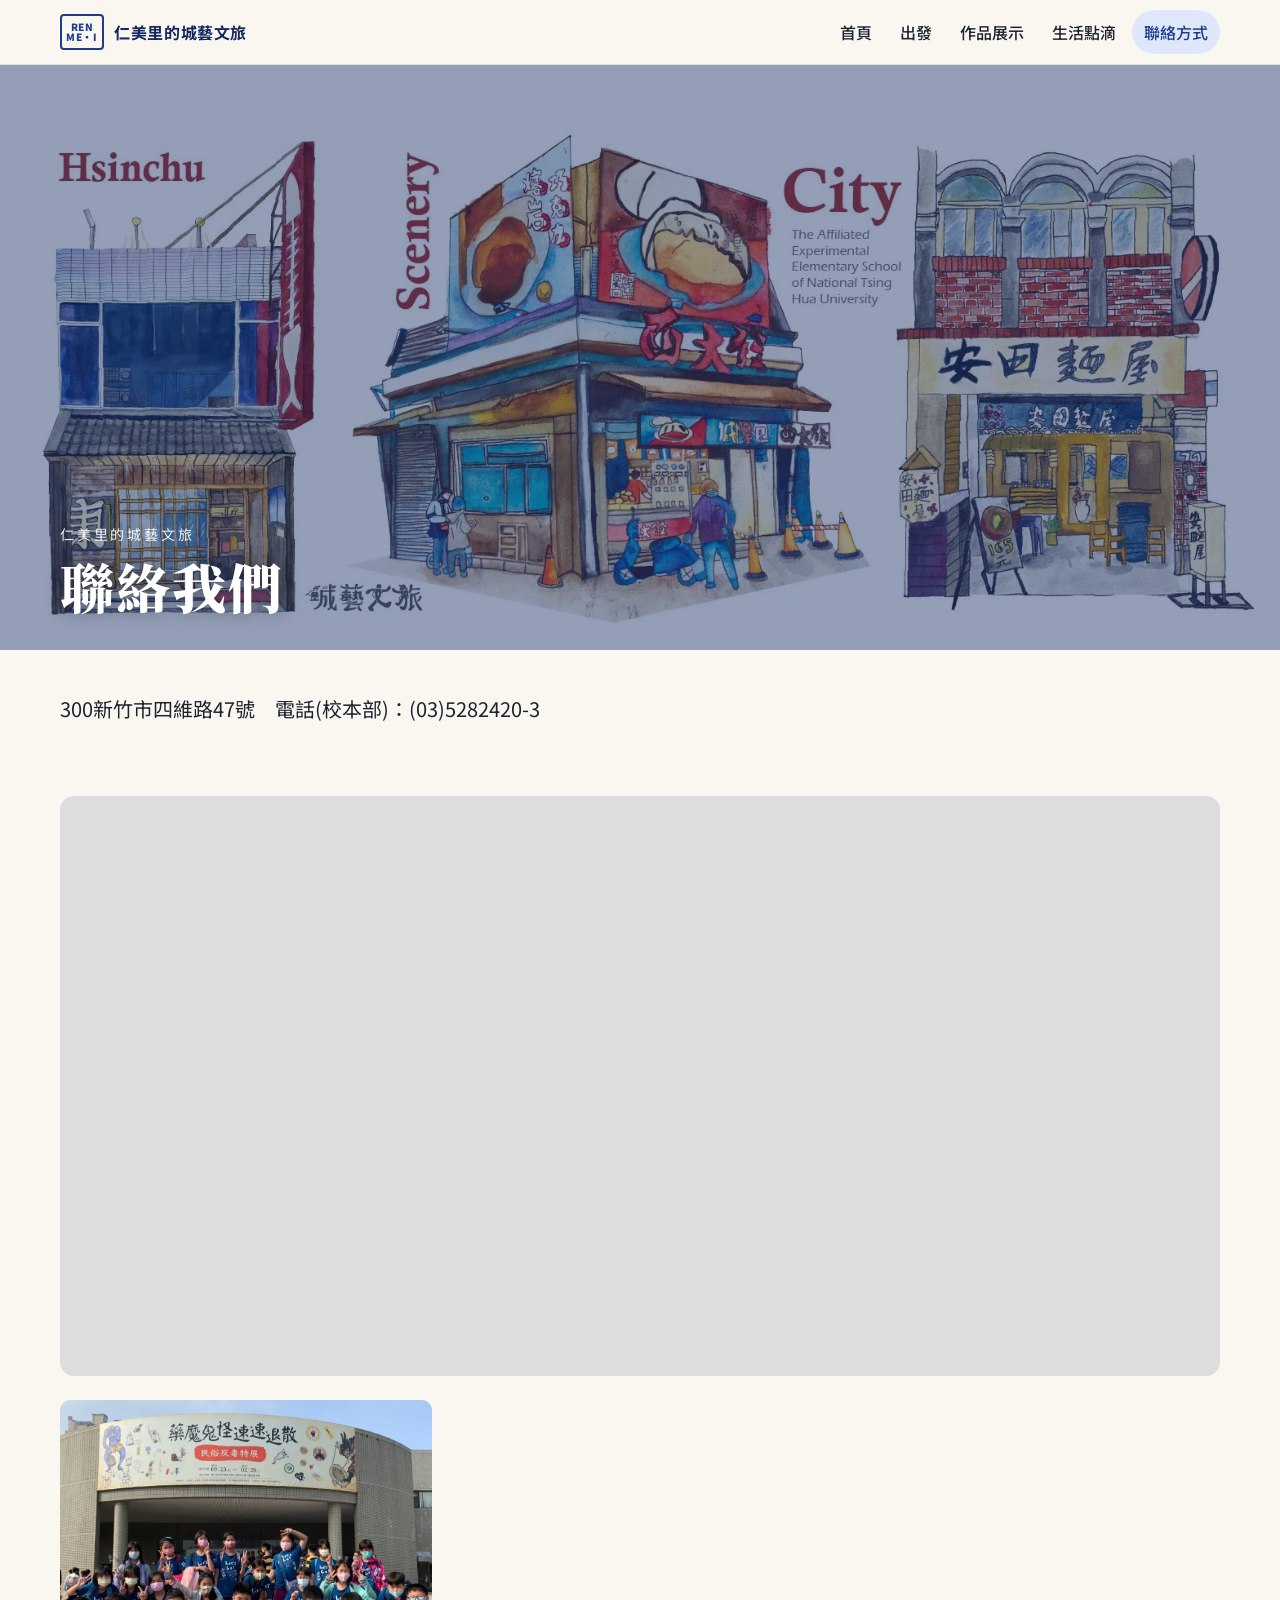
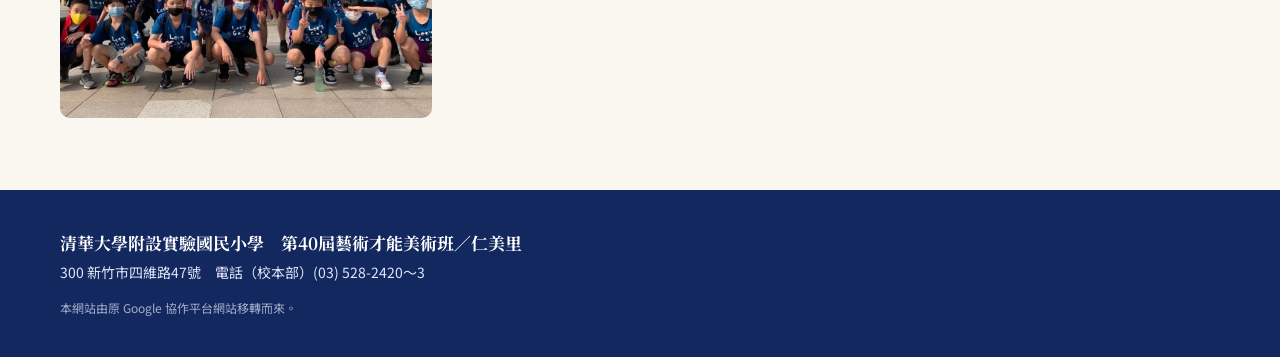
==== contact.html @ 0c2aa7fb "Initial commit" ====
<!doctype html>
<html lang="zh-Hant-TW">
<head>
<meta charset="utf-8">
<meta name="viewport" content="width=device-width, initial-scale=1">
<title>聯絡方式｜仁美里的城藝文旅</title>
<meta name="description" content="清華附小第40屆藝術才能美術班「仁美里」畢業美展《城藝文旅》——22位小小藝術家的城市、藝術與文化之旅。">
<meta property="og:title" content="聯絡方式｜仁美里的城藝文旅">
<meta property="og:description" content="清華附小第40屆藝術才能美術班「仁美里」畢業美展《城藝文旅》——22位小小藝術家的城市、藝術與文化之旅。">
<meta property="og:image" content="img/272.webp">
<link rel="icon" href="assets/favicon.svg" type="image/svg+xml">
<link rel="preconnect" href="https://fonts.googleapis.com"><link rel="preconnect" href="https://fonts.gstatic.com" crossorigin>
<link href="https://fonts.googleapis.com/css2?family=Noto+Sans+TC:wght@400;500;700&family=Noto+Serif+TC:wght@600;900&display=swap" rel="stylesheet">
<link rel="stylesheet" href="assets/style.css">
</head>
<body class="page-contact">
<a class="skip" href="#main">跳到主要內容</a>
<div class="topbar"><div class="wrap bar">
<a class="brand" href="index.html"><span class="ticket">REN<br>ME·I</span><span>仁美里的城藝文旅</span></a>
<button class="menu-btn" type="button" aria-expanded="false" aria-controls="nav">選單</button>
<nav id="nav" aria-label="主要導覽"><ul><li><a href="index.html">首頁</a></li><li><a href="depart.html">出發</a></li><li class="has-sub"><a href="works.html">作品展示</a><ul class="sub"><li><a href="works-ecological.html">Ecological Contrast 明信片</a></li><li><a href="works-egypt.html">Mysterious Egypt 明信片</a></li><li><a href="works-keychain.html">甜點系－鑰匙圈</a></li><li><a href="works-badge.html">愛在新竹－徽章</a></li><li><a href="works-mug.html">建築@新竹－馬克杯</a></li><li><a href="works-sticker.html">建築@新竹／甜點系－集合貼紙</a></li><li><a href="works-merch.html">形象周邊</a></li></ul></li><li><a href="life.html">生活點滴</a></li><li><a href="contact.html" aria-current="page">聯絡方式</a></li></ul></nav>
</div></div>
<header class="hero"><img src="img/272.webp" width="1568" height="717" alt="" class="hero-img"  decoding="async"><div class="hero-text wrap"><p class="kicker">仁美里的城藝文旅</p><h1>聯絡我們</h1></div></header>

<main id="main">
<section class="wrap block"><div class="prose"><p class="lead">300新竹市四維路47號　電話(校本部)：(03)5282420-3</p></div></section><section class="wrap block"><div class="embed map"><iframe src="https://maps.google.com/maps?hl=zh-TW&q=24.79976,120.961664&z=16&output=embed" title="地圖" loading="lazy" referrerpolicy="no-referrer-when-downgrade"></iframe></div><div class="grid cols-2"><figure><button class="zoom" type="button" aria-label="放大圖片"><img src="img/273.webp" width="999" height="852" alt="" loading="lazy" decoding="async"></button></figure></div></section>
</main>
<footer class="site-foot"><div class="wrap">
<p class="foot-name">清華大學附設實驗國民小學　第40屆藝術才能美術班／仁美里</p>
<p>300 新竹市四維路47號　電話（校本部）(03) 528-2420～3</p>
<p class="small">本網站由原 Google 協作平台網站移轉而來。</p>
</div></footer>
<div class="lightbox" hidden><button class="lb-close" type="button" aria-label="關閉">×</button><button class="lb-prev" type="button" aria-label="上一張">‹</button><img alt=""><button class="lb-next" type="button" aria-label="下一張">›</button></div>
<script src="assets/site.js" defer></script>
</body>
</html>
---- assets/style.css ----
/* 仁美里的城藝文旅 — static site */
:root{
  --navy:#1d3c8f; --navy-ink:#13285f; --sky:#dfe8fb; --paper:#faf7f1; --card:#ffffff;
  --ink:#1f2330; --muted:#5d6475; --line:#e4e0d6; --radius:14px;
  --sans:"Noto Sans TC",system-ui,-apple-system,"PingFang TC","Microsoft JhengHei",sans-serif;
  --serif:"Noto Serif TC","Songti TC",serif;
}
*{box-sizing:border-box}
html{scroll-behavior:smooth}
body{margin:0;background:var(--paper);color:var(--ink);font:16px/1.8 var(--sans);-webkit-font-smoothing:antialiased}
img{max-width:100%;height:auto;display:block}
a{color:var(--navy)}
.wrap{width:min(1160px,100% - 32px);margin-inline:auto}
.skip{position:absolute;left:-999px}.skip:focus{left:16px;top:8px;z-index:99;background:#fff;padding:6px 10px}

/* top bar */
.topbar{position:sticky;top:0;z-index:50;background:rgba(250,247,241,.92);backdrop-filter:blur(8px);border-bottom:1px solid var(--line)}
.bar{display:flex;align-items:center;gap:16px;min-height:64px}
.brand{display:flex;align-items:center;gap:10px;text-decoration:none;color:var(--navy-ink);font-weight:700;letter-spacing:.04em}
.ticket{display:inline-grid;place-items:center;width:44px;height:36px;border:2px solid var(--navy);border-radius:4px;font:900 10px/1.05 var(--sans);color:var(--navy);text-align:center;letter-spacing:.06em}
nav{margin-left:auto}
nav ul{list-style:none;margin:0;padding:0;display:flex;gap:4px}
nav a{display:block;padding:8px 12px;border-radius:999px;text-decoration:none;color:var(--ink);font-weight:500}
nav a:hover{background:var(--sky)}
nav a[aria-current]{color:var(--navy);background:var(--sky)}
.has-sub{position:relative}
.sub{display:none!important;position:absolute;top:100%;left:0;min-width:240px;flex-direction:column;background:#fff;border:1px solid var(--line);border-radius:12px;padding:6px!important;box-shadow:0 12px 30px rgba(20,30,60,.12)}
.sub a{border-radius:8px;font-weight:400}
.has-sub:hover .sub,.has-sub:focus-within .sub{display:flex!important}
.menu-btn{display:none;margin-left:auto;border:1px solid var(--line);background:#fff;border-radius:999px;padding:6px 14px;font:inherit;cursor:pointer}

/* hero */
.hero{position:relative;background:var(--navy-ink);color:#fff;overflow:hidden;min-height:240px;display:grid}
.hero-img{grid-area:1/1;width:100%;height:100%;object-fit:cover;opacity:.55}
.hero-text{grid-area:1/1;align-self:end;padding:48px 0 32px;position:relative}
.hero h1{font:900 clamp(30px,5vw,54px)/1.2 var(--serif);margin:0;letter-spacing:.04em;text-shadow:0 2px 18px rgba(0,0,0,.35)}
.kicker{margin:0 0 6px;font-size:14px;letter-spacing:.2em;opacity:.9}
.hero-home{min-height:min(62vh,560px);background:#000}
.hero-home .hero-img{object-fit:contain;opacity:1}
.hero-home .hero-text{display:none}

.crumbs{padding-top:18px;font-size:14px;color:var(--muted)}
.crumbs a{text-decoration:none}

/* blocks */
.block{padding:40px 0 8px}
.prose{max-width:760px}
.prose p{margin:0 0 1em}
.prose .lead{font-size:clamp(17px,2vw,20px);line-height:1.9;color:var(--ink)}
.prose h3{font:700 20px/1.4 var(--serif);color:var(--navy);margin:1.4em 0 .4em}
.sec-title{font:900 clamp(22px,3vw,30px)/1.3 var(--serif);color:var(--navy-ink);margin:0 0 .6em;padding-left:14px;border-left:5px solid var(--navy)}
.tagline{font:900 clamp(22px,3.4vw,34px)/1.5 var(--serif);color:var(--navy-ink);text-align:center;margin:12px auto 0;max-width:860px}
.theme .prose{background:var(--card);border:1px solid var(--line);border-radius:var(--radius);padding:clamp(20px,4vw,44px);max-width:none}
.theme .prose p:first-child{font:900 24px/1.4 var(--serif);color:var(--navy)}

/* figures */
figure{margin:0}
.zoom{all:unset;cursor:zoom-in;display:block;width:100%}
.zoom:focus-visible,.card-link:focus-visible{outline:3px solid var(--navy);outline-offset:3px;border-radius:10px}
figure img{border-radius:10px;background:#eee;width:100%}
figcaption{font-size:14px;color:var(--muted);padding:8px 2px 0;text-align:center}
figcaption a{color:var(--navy-ink);font-weight:700;text-decoration:none}
.grid{display:grid;gap:22px;grid-template-columns:repeat(auto-fill,minmax(220px,1fr))}
.grid.cols-2{grid-template-columns:repeat(auto-fill,minmax(min(100%,340px),1fr))}
.grid.cols-3{grid-template-columns:repeat(auto-fill,minmax(min(100%,280px),1fr))}
.grid.cols-4{grid-template-columns:repeat(auto-fill,minmax(min(46%,220px),1fr))}
.grid.cols-4 figure{background:var(--card);border:1px solid var(--line);border-radius:var(--radius);padding:10px}
.grid.cols-4 figure img{aspect-ratio:1;object-fit:contain;background:#fff}
.page-works .grid figure img,.page-index .grid figure img{aspect-ratio:1;object-fit:cover}
.card-link{display:block;transition:transform .2s}
.card-link:hover{transform:translateY(-3px)}
.masonry{columns:3 280px;column-gap:18px}
.masonry figure{break-inside:avoid;margin-bottom:18px}
.masonry figcaption{text-align:left;font:700 16px/1.4 var(--serif);color:var(--navy-ink)}

/* tiles */
.tiles{display:grid;grid-template-columns:repeat(auto-fit,minmax(220px,1fr));gap:16px}
.tile{position:relative;display:block;padding:22px 24px;border-radius:var(--radius);background:var(--navy);color:#fff;text-decoration:none;overflow:hidden}
.tile span{display:block;font-size:14px;opacity:.85;letter-spacing:.1em}
.tile strong{font:900 24px/1.4 var(--serif)}
.tile i{position:absolute;right:20px;bottom:18px;font-style:normal;font-size:22px;transition:transform .2s}
.tile:hover i{transform:translateX(5px)}
.tile:nth-child(2){background:#2f5bc4}.tile:nth-child(3){background:var(--navy-ink)}

/* depart */
.info-grid{display:grid;grid-template-columns:repeat(auto-fit,minmax(240px,1fr));gap:16px}
.info{background:var(--card);border:1px solid var(--line);border-top:5px solid var(--navy);border-radius:var(--radius);padding:20px 22px}
.info h3{margin:0 0 6px;font:700 15px/1.4 var(--sans);letter-spacing:.15em;color:var(--muted)}
.info p{margin:0;font:700 18px/1.6 var(--serif);color:var(--navy-ink)}
.info p+p{font:400 15px/1.6 var(--sans);color:var(--ink)}

/* embeds */
.embed{position:relative;border-radius:var(--radius);overflow:hidden;background:#ddd;margin:0 0 24px}
.embed iframe{position:absolute;inset:0;width:100%;height:100%;border:0}
.embed.video{aspect-ratio:16/9;max-width:860px}
.embed.map{aspect-ratio:16/8}
.page-life .prose + .embed{margin-top:4px}

/* mugs */
.mug-grid{display:grid;grid-template-columns:repeat(auto-fill,minmax(min(100%,320px),1fr));gap:22px}
.mug{background:var(--card);border:1px solid var(--line);border-radius:var(--radius);padding:14px;display:flex;flex-direction:column;gap:10px}
.mug .main img{aspect-ratio:4/3;object-fit:contain;background:#fff}
.mug-meta{display:flex;align-items:baseline;gap:10px}
.mug-meta .num{font:900 22px/1 var(--serif);color:var(--navy)}
.mug-meta h3{margin:0;font:700 17px/1.4 var(--serif)}
.mug-thumbs{display:grid;grid-template-columns:repeat(3,1fr);gap:8px}
.mug-thumbs img{aspect-ratio:1;object-fit:cover;border-radius:8px}

/* footer */
.site-foot{margin-top:64px;background:var(--navy-ink);color:#dfe6f7;padding:36px 0;font-size:14px}
.site-foot p{margin:.2em 0}
.foot-name{font:700 17px/1.6 var(--serif);color:#fff}
.small{opacity:.7;font-size:12px;margin-top:12px!important}

/* lightbox */
.lightbox{position:fixed;inset:0;z-index:100;background:rgba(10,14,28,.92);display:grid;place-items:center}
.lightbox[hidden]{display:none}
.lightbox img{max-width:92vw;max-height:88vh;object-fit:contain;border-radius:6px}
.lightbox button{position:absolute;background:none;border:0;color:#fff;font-size:44px;line-height:1;cursor:pointer;padding:12px 18px}
.lb-close{top:8px;right:8px}.lb-prev{left:4px;top:50%;transform:translateY(-50%)}.lb-next{right:4px;top:50%;transform:translateY(-50%)}

@media (max-width:820px){
  .menu-btn{display:block}
  nav{position:absolute;top:100%;left:0;right:0;background:var(--paper);border-bottom:1px solid var(--line);display:none;padding:8px 16px 16px}
  nav.open{display:block}
  nav ul{flex-direction:column}
  .sub{display:flex!important;position:static;box-shadow:none;border:0;padding:0 0 0 14px!important;background:none;min-width:0}
  .brand span:last-child{font-size:15px}
  .hero-home{min-height:0}
  .block{padding-top:28px}
}
@media (prefers-reduced-motion:reduce){*{transition:none!important;scroll-behavior:auto!important}}
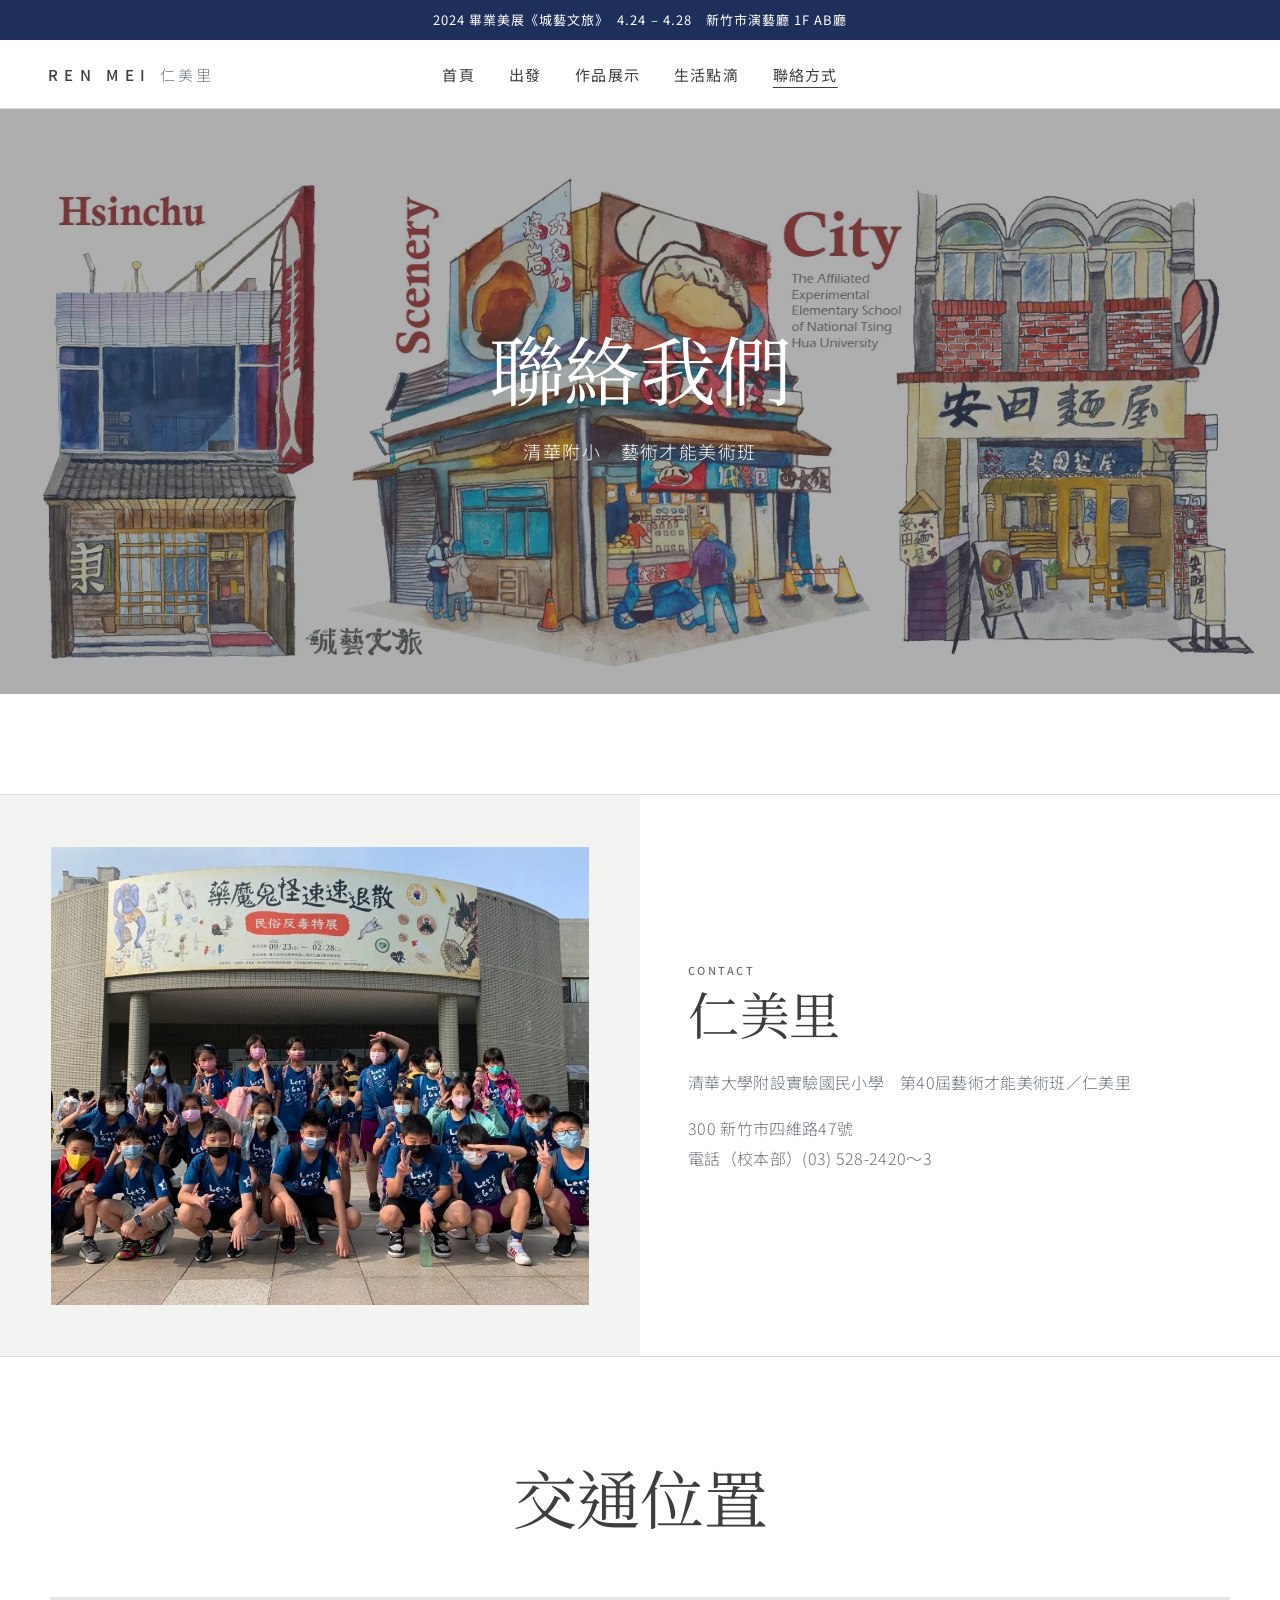
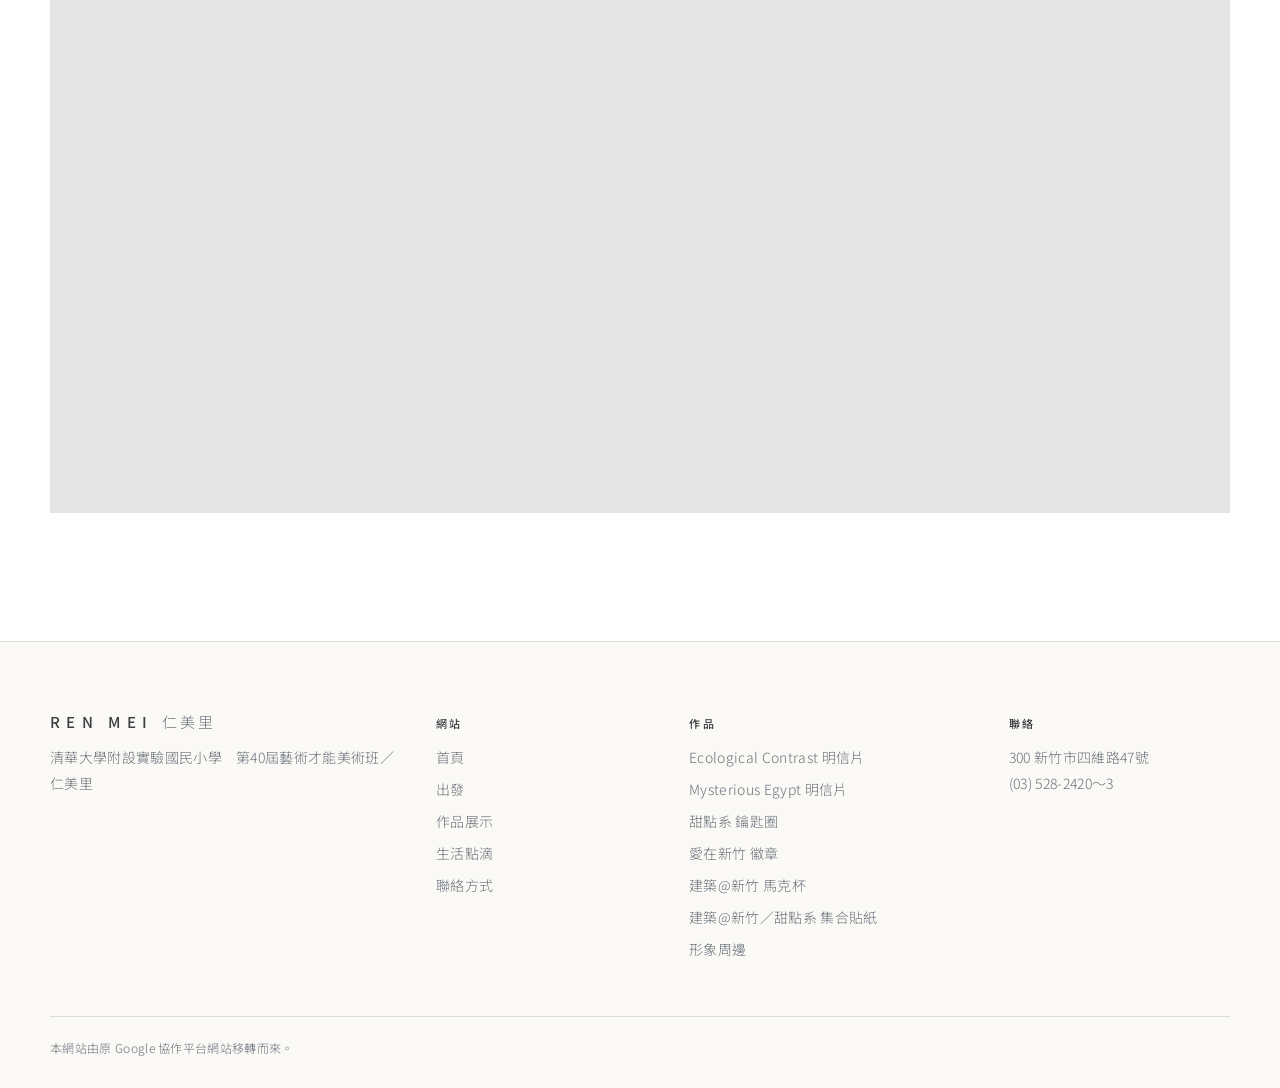
==== commit 4601f19b: "改為畫廊風格" ====
--- a/contact.html
+++ b/contact.html
@@ -3,34 +3,34 @@
 <head>
 <meta charset="utf-8">
 <meta name="viewport" content="width=device-width, initial-scale=1">
-<title>聯絡方式｜仁美里的城藝文旅</title>
+<title>聯絡我們｜仁美里的城藝文旅</title>
 <meta name="description" content="清華附小第40屆藝術才能美術班「仁美里」畢業美展《城藝文旅》——22位小小藝術家的城市、藝術與文化之旅。">
-<meta property="og:title" content="聯絡方式｜仁美里的城藝文旅">
+<meta property="og:title" content="聯絡我們｜仁美里的城藝文旅">
 <meta property="og:description" content="清華附小第40屆藝術才能美術班「仁美里」畢業美展《城藝文旅》——22位小小藝術家的城市、藝術與文化之旅。">
 <meta property="og:image" content="img/272.webp">
 <link rel="icon" href="assets/favicon.svg" type="image/svg+xml">
 <link rel="preconnect" href="https://fonts.googleapis.com"><link rel="preconnect" href="https://fonts.gstatic.com" crossorigin>
-<link href="https://fonts.googleapis.com/css2?family=Noto+Sans+TC:wght@400;500;700&family=Noto+Serif+TC:wght@600;900&display=swap" rel="stylesheet">
+<link href="https://fonts.googleapis.com/css2?family=Cormorant+Garamond:wght@400;500&family=Noto+Serif+TC:wght@300;400;500&family=Noto+Sans+TC:wght@300;400;500&display=swap" rel="stylesheet">
 <link rel="stylesheet" href="assets/style.css">
 </head>
-<body class="page-contact">
+<body class="p-contact">
 <a class="skip" href="#main">跳到主要內容</a>
-<div class="topbar"><div class="wrap bar">
-<a class="brand" href="index.html"><span class="ticket">REN<br>ME·I</span><span>仁美里的城藝文旅</span></a>
-<button class="menu-btn" type="button" aria-expanded="false" aria-controls="nav">選單</button>
-<nav id="nav" aria-label="主要導覽"><ul><li><a href="index.html">首頁</a></li><li><a href="depart.html">出發</a></li><li class="has-sub"><a href="works.html">作品展示</a><ul class="sub"><li><a href="works-ecological.html">Ecological Contrast 明信片</a></li><li><a href="works-egypt.html">Mysterious Egypt 明信片</a></li><li><a href="works-keychain.html">甜點系－鑰匙圈</a></li><li><a href="works-badge.html">愛在新竹－徽章</a></li><li><a href="works-mug.html">建築@新竹－馬克杯</a></li><li><a href="works-sticker.html">建築@新竹／甜點系－集合貼紙</a></li><li><a href="works-merch.html">形象周邊</a></li></ul></li><li><a href="life.html">生活點滴</a></li><li><a href="contact.html" aria-current="page">聯絡方式</a></li></ul></nav>
-</div></div>
-<header class="hero"><img src="img/272.webp" width="1568" height="717" alt="" class="hero-img"  decoding="async"><div class="hero-text wrap"><p class="kicker">仁美里的城藝文旅</p><h1>聯絡我們</h1></div></header>
-
+<a class="promo" href="depart.html">2024 畢業美展《城藝文旅》　4.24 – 4.28　新竹市演藝廳 1F AB廳</a>
+<header class="topbar"><div class="bar">
+<a class="logo" href="index.html" aria-label="仁美里的城藝文旅 首頁">REN MEI<span>仁美里</span></a>
+<nav id="nav" aria-label="主要導覽"><ul><li><a href="index.html">首頁</a></li><li><a href="depart.html">出發</a></li><li class="has-sub"><a href="works.html">作品展示</a><ul class="sub"><li><a href="works-ecological.html">Ecological Contrast 明信片</a></li><li><a href="works-egypt.html">Mysterious Egypt 明信片</a></li><li><a href="works-keychain.html">甜點系 鑰匙圈</a></li><li><a href="works-badge.html">愛在新竹 徽章</a></li><li><a href="works-mug.html">建築@新竹 馬克杯</a></li><li><a href="works-sticker.html">建築@新竹／甜點系 集合貼紙</a></li><li><a href="works-merch.html">形象周邊</a></li></ul></li><li><a href="life.html">生活點滴</a></li><li><a href="contact.html" aria-current="page">聯絡方式</a></li></ul></nav>
+<button class="menu-btn" type="button" aria-expanded="false" aria-controls="nav"><span></span><span></span><span class="sr">選單</span></button>
+</div></header>
 <main id="main">
-<section class="wrap block"><div class="prose"><p class="lead">300新竹市四維路47號　電話(校本部)：(03)5282420-3</p></div></section><section class="wrap block"><div class="embed map"><iframe src="https://maps.google.com/maps?hl=zh-TW&q=24.79976,120.961664&z=16&output=embed" title="地圖" loading="lazy" referrerpolicy="no-referrer-when-downgrade"></iframe></div><div class="grid cols-2"><figure><button class="zoom" type="button" aria-label="放大圖片"><img src="img/273.webp" width="999" height="852" alt="" loading="lazy" decoding="async"></button></figure></div></section>
+<section class="billboard small"><img src="img/272.webp" width="1568" height="717" alt="" class="bb-img" decoding="async"><div class="bb-text"><h1>聯絡我們</h1><p class="bb-sub">清華附小　藝術才能美術班</p></div></section><section class="callout"><div class="co-media"><button class="zoom" type="button" aria-label="放大檢視"><img src="img/273.webp" width="999" height="852" alt="清華附小" loading="lazy" decoding="async"></button></div><div class="co-text"><div class="co-inner"><p class="eyebrow">Contact</p><h2>仁美里</h2><p>清華大學附設實驗國民小學　第40屆藝術才能美術班／仁美里</p><p>300 新竹市四維路47號<br>電話（校本部）(03) 528-2420～3</p></div></div></section><section class="block wrap"><header class="sec-head"><h2>交通位置</h2></header><div class="embed map"><iframe src="https://maps.google.com/maps?hl=zh-TW&q=24.79976,120.961664&z=16&output=embed" title="地圖" loading="lazy" referrerpolicy="no-referrer-when-downgrade"></iframe></div></section>
 </main>
-<footer class="site-foot"><div class="wrap">
-<p class="foot-name">清華大學附設實驗國民小學　第40屆藝術才能美術班／仁美里</p>
-<p>300 新竹市四維路47號　電話（校本部）(03) 528-2420～3</p>
-<p class="small">本網站由原 Google 協作平台網站移轉而來。</p>
-</div></footer>
-<div class="lightbox" hidden><button class="lb-close" type="button" aria-label="關閉">×</button><button class="lb-prev" type="button" aria-label="上一張">‹</button><img alt=""><button class="lb-next" type="button" aria-label="下一張">›</button></div>
+<footer class="site-foot"><div class="foot-grid wrap">
+<div><p class="logo">REN MEI<span>仁美里</span></p><p>清華大學附設實驗國民小學　第40屆藝術才能美術班／仁美里</p></div>
+<div><h4>網站</h4><ul><li><a href="index.html">首頁</a></li><li><a href="depart.html">出發</a></li><li><a href="works.html">作品展示</a></li><li><a href="life.html">生活點滴</a></li><li><a href="contact.html">聯絡方式</a></li></ul></div>
+<div><h4>作品</h4><ul><li><a href="works-ecological.html">Ecological Contrast 明信片</a></li><li><a href="works-egypt.html">Mysterious Egypt 明信片</a></li><li><a href="works-keychain.html">甜點系 鑰匙圈</a></li><li><a href="works-badge.html">愛在新竹 徽章</a></li><li><a href="works-mug.html">建築@新竹 馬克杯</a></li><li><a href="works-sticker.html">建築@新竹／甜點系 集合貼紙</a></li><li><a href="works-merch.html">形象周邊</a></li></ul></div>
+<div><h4>聯絡</h4><p>300 新竹市四維路47號<br>(03) 528-2420～3</p></div>
+</div><p class="fine wrap">本網站由原 Google 協作平台網站移轉而來。</p></footer>
+<div class="lightbox" hidden><button class="lb-close" type="button" aria-label="關閉">×</button><button class="lb-prev" type="button" aria-label="上一張">←</button><img alt=""><button class="lb-next" type="button" aria-label="下一張">→</button></div>
 <script src="assets/site.js" defer></script>
 </body>
 </html>
--- a/assets/style.css
+++ b/assets/style.css
@@ -1,132 +1,193 @@
-/* 仁美里的城藝文旅 — static site */
+/* 仁美里的城藝文旅 — gallery style */
 :root{
-  --navy:#1d3c8f; --navy-ink:#13285f; --sky:#dfe8fb; --paper:#faf7f1; --card:#ffffff;
-  --ink:#1f2330; --muted:#5d6475; --line:#e4e0d6; --radius:14px;
+  --ink:#3e3e42; --muted:#6b727a; --line:#dcdcdf; --mat:#f3f3f1; --warm:#faf9f6; --bg:#fff;
+  --accent:#1f2f5c; --accent-soft:#e9ecf4;
+  --serif:"Cormorant Garamond","Noto Serif TC","Songti TC",serif;
   --sans:"Noto Sans TC",system-ui,-apple-system,"PingFang TC","Microsoft JhengHei",sans-serif;
-  --serif:"Noto Serif TC","Songti TC",serif;
+  --gutter:clamp(16px,4vw,48px);
 }
 *{box-sizing:border-box}
 html{scroll-behavior:smooth}
-body{margin:0;background:var(--paper);color:var(--ink);font:16px/1.8 var(--sans);-webkit-font-smoothing:antialiased}
+body{margin:0;background:var(--bg);color:var(--ink);font:300 16px/1.85 var(--sans);-webkit-font-smoothing:antialiased;letter-spacing:.02em}
 img{max-width:100%;height:auto;display:block}
-a{color:var(--navy)}
-.wrap{width:min(1160px,100% - 32px);margin-inline:auto}
+a{color:inherit}
+h1,h2,h3{font-family:var(--serif);font-weight:400;letter-spacing:-.005em;margin:0}
+.wrap{width:min(1180px,100% - 2*var(--gutter));margin-inline:auto}
+.wrap-wide{padding-inline:var(--gutter)}
 .skip{position:absolute;left:-999px}.skip:focus{left:16px;top:8px;z-index:99;background:#fff;padding:6px 10px}
+.sr{position:absolute;width:1px;height:1px;overflow:hidden;clip:rect(0 0 0 0)}
 
-/* top bar */
-.topbar{position:sticky;top:0;z-index:50;background:rgba(250,247,241,.92);backdrop-filter:blur(8px);border-bottom:1px solid var(--line)}
-.bar{display:flex;align-items:center;gap:16px;min-height:64px}
-.brand{display:flex;align-items:center;gap:10px;text-decoration:none;color:var(--navy-ink);font-weight:700;letter-spacing:.04em}
-.ticket{display:inline-grid;place-items:center;width:44px;height:36px;border:2px solid var(--navy);border-radius:4px;font:900 10px/1.05 var(--sans);color:var(--navy);text-align:center;letter-spacing:.06em}
-nav{margin-left:auto}
-nav ul{list-style:none;margin:0;padding:0;display:flex;gap:4px}
-nav a{display:block;padding:8px 12px;border-radius:999px;text-decoration:none;color:var(--ink);font-weight:500}
-nav a:hover{background:var(--sky)}
-nav a[aria-current]{color:var(--navy);background:var(--sky)}
+/* underline text link (like "View All") */
+.ul{display:inline-block;font:400 14px/1.6 var(--sans);letter-spacing:.06em;text-decoration:none;border-bottom:1px solid currentColor;padding-bottom:1px;margin-top:18px;transition:opacity .2s}
+.ul:hover{opacity:.6}
+.eyebrow{margin:0 0 10px;font:500 11px/1.4 var(--sans);letter-spacing:.22em;text-transform:uppercase;color:var(--ink)}
+
+/* promo + header */
+.promo{display:block;background:var(--accent);color:#fff;text-align:center;font:400 13px/1.4 var(--sans);letter-spacing:.08em;padding:11px 16px;text-decoration:none}
+.promo:hover{text-decoration:underline}
+.topbar{position:sticky;top:0;z-index:50;background:#fff;border-bottom:1px solid var(--line)}
+.bar{display:grid;grid-template-columns:1fr auto 1fr;align-items:center;min-height:68px;padding-inline:var(--gutter)}
+.logo{font:500 15px/1 var(--sans);letter-spacing:.42em;text-decoration:none;color:var(--ink);white-space:nowrap;margin:0}
+.logo span{margin-left:.6em;letter-spacing:.2em;font-weight:300;color:var(--muted)}
+nav ul{list-style:none;margin:0;padding:0;display:flex;gap:6px}
+nav a{display:block;padding:8px 14px;text-decoration:none;font:400 15px/1.4 var(--sans);letter-spacing:.08em}
+nav a:hover,nav a[aria-current]{text-decoration:underline;text-underline-offset:6px;text-decoration-thickness:1px}
 .has-sub{position:relative}
-.sub{display:none!important;position:absolute;top:100%;left:0;min-width:240px;flex-direction:column;background:#fff;border:1px solid var(--line);border-radius:12px;padding:6px!important;box-shadow:0 12px 30px rgba(20,30,60,.12)}
-.sub a{border-radius:8px;font-weight:400}
+.sub{display:none!important;position:absolute;top:100%;left:50%;transform:translateX(-50%);min-width:250px;flex-direction:column;background:#fff;border:1px solid var(--line);padding:10px 0!important}
+.sub a{font-size:14px;padding:7px 20px}
 .has-sub:hover .sub,.has-sub:focus-within .sub{display:flex!important}
-.menu-btn{display:none;margin-left:auto;border:1px solid var(--line);background:#fff;border-radius:999px;padding:6px 14px;font:inherit;cursor:pointer}
+.menu-btn{display:none;justify-self:end;width:40px;height:40px;border:0;background:none;cursor:pointer;position:relative}
+.menu-btn span:not(.sr){position:absolute;left:9px;right:9px;height:1.5px;background:var(--ink);transition:transform .2s}
+.menu-btn span:first-child{top:15px}.menu-btn span:nth-child(2){top:24px}
+.menu-btn[aria-expanded=true] span:first-child{transform:translateY(4.5px) rotate(45deg)}
+.menu-btn[aria-expanded=true] span:nth-child(2){transform:translateY(-4.5px) rotate(-45deg)}
 
-/* hero */
-.hero{position:relative;background:var(--navy-ink);color:#fff;overflow:hidden;min-height:240px;display:grid}
-.hero-img{grid-area:1/1;width:100%;height:100%;object-fit:cover;opacity:.55}
-.hero-text{grid-area:1/1;align-self:end;padding:48px 0 32px;position:relative}
-.hero h1{font:900 clamp(30px,5vw,54px)/1.2 var(--serif);margin:0;letter-spacing:.04em;text-shadow:0 2px 18px rgba(0,0,0,.35)}
-.kicker{margin:0 0 6px;font-size:14px;letter-spacing:.2em;opacity:.9}
-.hero-home{min-height:min(62vh,560px);background:#000}
-.hero-home .hero-img{object-fit:contain;opacity:1}
-.hero-home .hero-text{display:none}
+/* billboard */
+.billboard{position:relative;display:grid;min-height:min(86vh,820px);background:#9a9a9a;overflow:hidden;color:#fff}
+.billboard.small{min-height:clamp(320px,52vh,520px)}
+.bb-img{grid-area:1/1;width:100%;height:100%;object-fit:cover}
+.billboard::after{content:"";grid-area:1/1;background:rgba(62,62,66,.42)}
+.bb-text{grid-area:1/1;z-index:1;align-self:center;justify-self:center;text-align:center;padding:40px var(--gutter);max-width:900px}
+.billboard h1{font-size:clamp(46px,9vw,112px);line-height:1.05}
+.billboard.small h1{font-size:clamp(38px,6vw,76px)}
+.bb-sub{font:300 clamp(15px,1.6vw,18px)/1.8 var(--sans);margin:18px auto 0;max-width:620px;letter-spacing:.08em}
+.btn-ghost{display:inline-block;margin-top:30px;padding:13px 34px;border:1px solid #fff;color:#fff;text-decoration:none;font:400 14px/1 var(--sans);letter-spacing:.16em;transition:background .2s,color .2s}
+.btn-ghost:hover{background:#fff;color:var(--ink)}
 
-.crumbs{padding-top:18px;font-size:14px;color:var(--muted)}
-.crumbs a{text-decoration:none}
+/* section header */
+.block{padding:clamp(56px,9vw,110px) 0 0}
+.sec-head{text-align:center;padding:0 var(--gutter) clamp(32px,5vw,56px)}
+.sec-head h2{font-size:clamp(34px,5vw,64px);line-height:1.15}
+.sh-sub{color:var(--muted);margin:12px 0 0}
+.intro{padding-top:clamp(56px,8vw,100px);max-width:820px;text-align:center}
+.intro p{font:300 clamp(16px,1.7vw,19px)/2.05 var(--sans);color:var(--ink);margin:0 0 1.2em}
+.crumbs{display:flex;gap:10px;padding-top:22px;font-size:13px;color:var(--muted);letter-spacing:.06em}
+.crumbs a{text-decoration:none;border-bottom:1px solid currentColor}
 
-/* blocks */
-.block{padding:40px 0 8px}
-.prose{max-width:760px}
-.prose p{margin:0 0 1em}
-.prose .lead{font-size:clamp(17px,2vw,20px);line-height:1.9;color:var(--ink)}
-.prose h3{font:700 20px/1.4 var(--serif);color:var(--navy);margin:1.4em 0 .4em}
-.sec-title{font:900 clamp(22px,3vw,30px)/1.3 var(--serif);color:var(--navy-ink);margin:0 0 .6em;padding-left:14px;border-left:5px solid var(--navy)}
-.tagline{font:900 clamp(22px,3.4vw,34px)/1.5 var(--serif);color:var(--navy-ink);text-align:center;margin:12px auto 0;max-width:860px}
-.theme .prose{background:var(--card);border:1px solid var(--line);border-radius:var(--radius);padding:clamp(20px,4vw,44px);max-width:none}
-.theme .prose p:first-child{font:900 24px/1.4 var(--serif);color:var(--navy)}
+/* artwork cards */
+figure{margin:0}
+.art .mat{all:unset;display:grid;place-items:center;aspect-ratio:1/1.05;background:var(--mat);padding:12%;cursor:zoom-in;transition:background .25s;width:100%;box-sizing:border-box}
+a.mat{cursor:pointer}
+.art .mat img{max-height:100%;width:auto;max-width:100%;object-fit:contain;box-shadow:0 10px 24px -14px rgba(0,0,0,.35);transition:transform .35s}
+.art .mat:hover{background:#ecece9}
+.art .mat:hover img{transform:scale(1.025)}
+.art .mat:focus-visible,.zoom:focus-visible{outline:2px solid var(--ink);outline-offset:3px}
+.art figcaption{display:flex;justify-content:space-between;gap:12px;padding:12px 2px 0;font:400 13px/1.5 var(--sans);letter-spacing:.04em}
+.art figcaption .t a{text-decoration:none}
+.art figcaption .t a:hover{text-decoration:underline}
+.art figcaption .m{color:var(--muted);white-space:nowrap}
+.art-grid{display:grid;gap:clamp(28px,4vw,48px) clamp(16px,2.4vw,28px);grid-template-columns:repeat(3,1fr)}
+.art-grid.cols-4{grid-template-columns:repeat(4,1fr)}
+.art-grid.cols-4 .mat{padding:9%}
+.mug .mug-thumbs{display:grid;grid-template-columns:repeat(3,1fr);gap:8px;margin-top:8px}
+.mug .thumb img{aspect-ratio:1;object-fit:cover}
 
-/* figures */
-figure{margin:0}
-.zoom{all:unset;cursor:zoom-in;display:block;width:100%}
-.zoom:focus-visible,.card-link:focus-visible{outline:3px solid var(--navy);outline-offset:3px;border-radius:10px}
-figure img{border-radius:10px;background:#eee;width:100%}
-figcaption{font-size:14px;color:var(--muted);padding:8px 2px 0;text-align:center}
-figcaption a{color:var(--navy-ink);font-weight:700;text-decoration:none}
-.grid{display:grid;gap:22px;grid-template-columns:repeat(auto-fill,minmax(220px,1fr))}
-.grid.cols-2{grid-template-columns:repeat(auto-fill,minmax(min(100%,340px),1fr))}
-.grid.cols-3{grid-template-columns:repeat(auto-fill,minmax(min(100%,280px),1fr))}
-.grid.cols-4{grid-template-columns:repeat(auto-fill,minmax(min(46%,220px),1fr))}
-.grid.cols-4 figure{background:var(--card);border:1px solid var(--line);border-radius:var(--radius);padding:10px}
-.grid.cols-4 figure img{aspect-ratio:1;object-fit:contain;background:#fff}
-.page-works .grid figure img,.page-index .grid figure img{aspect-ratio:1;object-fit:cover}
-.card-link{display:block;transition:transform .2s}
-.card-link:hover{transform:translateY(-3px)}
-.masonry{columns:3 280px;column-gap:18px}
-.masonry figure{break-inside:avoid;margin-bottom:18px}
-.masonry figcaption{text-align:left;font:700 16px/1.4 var(--serif);color:var(--navy-ink)}
+/* carousel */
+.carousel{position:relative}
+.track{display:grid;grid-auto-flow:column;grid-auto-columns:calc((100% - 2*28px)/3);gap:28px;overflow-x:auto;scroll-snap-type:x mandatory;scrollbar-width:none;padding-bottom:4px}
+.track::-webkit-scrollbar{display:none}
+.track>.art{scroll-snap-align:start}
+.car-nav{display:flex;justify-content:center;gap:10px;margin-top:28px}
+.car-nav button{width:46px;height:46px;border:1px solid var(--line);border-radius:50%;background:#fff;color:var(--ink);font-size:18px;cursor:pointer;transition:border-color .2s}
+.car-nav button:hover{border-color:var(--ink)}
+.car-nav button:disabled{opacity:.35;cursor:default}
 
-/* tiles */
-.tiles{display:grid;grid-template-columns:repeat(auto-fit,minmax(220px,1fr));gap:16px}
-.tile{position:relative;display:block;padding:22px 24px;border-radius:var(--radius);background:var(--navy);color:#fff;text-decoration:none;overflow:hidden}
-.tile span{display:block;font-size:14px;opacity:.85;letter-spacing:.1em}
-.tile strong{font:900 24px/1.4 var(--serif)}
-.tile i{position:absolute;right:20px;bottom:18px;font-style:normal;font-size:22px;transition:transform .2s}
-.tile:hover i{transform:translateX(5px)}
-.tile:nth-child(2){background:#2f5bc4}.tile:nth-child(3){background:var(--navy-ink)}
+/* quote */
+.quote{padding:clamp(80px,12vw,150px) 0 clamp(40px,6vw,70px);text-align:center}
+.quote blockquote{margin:0 auto;max-width:980px}
+.quote p{font:400 clamp(26px,3.6vw,46px)/1.55 var(--serif);margin:0;color:var(--ink)}
+.quote cite{display:block;margin-top:26px;font:500 11px/1 var(--sans);font-style:normal;letter-spacing:.22em;color:var(--muted)}
 
-/* depart */
-.info-grid{display:grid;grid-template-columns:repeat(auto-fit,minmax(240px,1fr));gap:16px}
-.info{background:var(--card);border:1px solid var(--line);border-top:5px solid var(--navy);border-radius:var(--radius);padding:20px 22px}
-.info h3{margin:0 0 6px;font:700 15px/1.4 var(--sans);letter-spacing:.15em;color:var(--muted)}
-.info p{margin:0;font:700 18px/1.6 var(--serif);color:var(--navy-ink)}
-.info p+p{font:400 15px/1.6 var(--sans);color:var(--ink)}
+/* two-column group */
+.tcg{display:grid;grid-template-columns:minmax(260px,35%) 1fr;border-top:1px solid var(--line);margin-top:clamp(56px,8vw,100px)}
+.tcg-left{border-right:1px solid var(--line);padding:clamp(40px,6vw,80px) var(--gutter)}
+.tcg-left .sticky{position:sticky;top:clamp(120px,30vh,280px);text-align:center}
+.tcg-left h2{font-size:clamp(34px,4.6vw,60px);line-height:1.15}
+.tcg-right>*{border-bottom:1px solid var(--line)}
+.tcg-right>*:last-child{border-bottom:0}
+.tcg-row{display:grid;grid-template-columns:minmax(200px,1fr) 1.45fr;gap:clamp(20px,3vw,40px);padding:clamp(28px,3.5vw,44px) var(--gutter) clamp(28px,3.5vw,44px) clamp(20px,3vw,36px)}
+.tcg-row h3{font-size:clamp(24px,2.6vw,32px);line-height:1.3}
+.tcg-body p{color:var(--muted);font-size:15px;margin:.8em 0 0}
+.tcg-media .main img{width:100%;aspect-ratio:4/3;object-fit:cover}
+.thumbs{display:grid;grid-template-columns:repeat(auto-fill,minmax(70px,1fr));gap:8px;margin-top:8px}
+.thumbs img{aspect-ratio:1;object-fit:cover;width:100%}
+.tcg-prose{padding:clamp(36px,5vw,64px) var(--gutter) clamp(36px,5vw,64px) clamp(20px,3vw,36px);max-width:760px}
+.tcg-prose p{margin:0 0 1.3em;color:var(--ink)}
+.zoom{all:unset;display:block;cursor:zoom-in;width:100%}
+
+/* two-column callout */
+.callout{display:grid;grid-template-columns:1fr 1fr;margin-top:clamp(56px,8vw,100px);border-top:1px solid var(--line);border-bottom:1px solid var(--line)}
+.callout+.callout{margin-top:0;border-top:0}
+.callout.warm{background:var(--warm)}
+.callout.rev .co-media{order:2}
+.co-media{padding:clamp(24px,4vw,56px);display:flex;flex-direction:column;justify-content:center;background:var(--mat)}
+.callout.warm .co-media{background:#f1efe9}
+.co-media>.zoom>img,.co-media .main img{width:100%;max-height:70vh;object-fit:contain}
+.co-media .embed{margin:0}
+.co-media .embed+.embed{margin-top:16px}
+.co-text{display:flex;align-items:center;padding:clamp(36px,6vw,90px) var(--gutter)}
+.co-inner{max-width:460px}
+.co-text h2{font-size:clamp(32px,4vw,52px);line-height:1.2;margin-bottom:18px}
+.co-text p{color:var(--muted);margin:0 0 1em}
+.co-text h3.minor{font:500 11px/1.4 var(--sans);letter-spacing:.22em;margin:28px 0 8px;color:var(--ink)}
+.pair{display:grid;grid-template-columns:1fr 1fr;gap:14px}
+.pair img{aspect-ratio:3/4;object-fit:cover;width:100%}
 
 /* embeds */
-.embed{position:relative;border-radius:var(--radius);overflow:hidden;background:#ddd;margin:0 0 24px}
+.embed{position:relative;overflow:hidden;background:#e5e5e5}
 .embed iframe{position:absolute;inset:0;width:100%;height:100%;border:0}
-.embed.video{aspect-ratio:16/9;max-width:860px}
-.embed.map{aspect-ratio:16/8}
-.page-life .prose + .embed{margin-top:4px}
+.embed.video{aspect-ratio:16/9}
+.embed.map{aspect-ratio:16/7;filter:grayscale(.6)}
 
-/* mugs */
-.mug-grid{display:grid;grid-template-columns:repeat(auto-fill,minmax(min(100%,320px),1fr));gap:22px}
-.mug{background:var(--card);border:1px solid var(--line);border-radius:var(--radius);padding:14px;display:flex;flex-direction:column;gap:10px}
-.mug .main img{aspect-ratio:4/3;object-fit:contain;background:#fff}
-.mug-meta{display:flex;align-items:baseline;gap:10px}
-.mug-meta .num{font:900 22px/1 var(--serif);color:var(--navy)}
-.mug-meta h3{margin:0;font:700 17px/1.4 var(--serif)}
-.mug-thumbs{display:grid;grid-template-columns:repeat(3,1fr);gap:8px}
-.mug-thumbs img{aspect-ratio:1;object-fit:cover;border-radius:8px}
+.more{padding-bottom:20px}
 
 /* footer */
-.site-foot{margin-top:64px;background:var(--navy-ink);color:#dfe6f7;padding:36px 0;font-size:14px}
-.site-foot p{margin:.2em 0}
-.foot-name{font:700 17px/1.6 var(--serif);color:#fff}
-.small{opacity:.7;font-size:12px;margin-top:12px!important}
+.site-foot{margin-top:clamp(80px,10vw,140px);background:var(--warm);border-top:1px solid var(--line);padding:clamp(48px,6vw,72px) 0 28px;font-size:14px;color:var(--muted)}
+.foot-grid{display:grid;grid-template-columns:1.6fr 1fr 1.3fr 1fr;gap:32px}
+.foot-grid .logo{margin-bottom:16px;display:block}
+.site-foot h4{font:500 11px/1 var(--sans);letter-spacing:.22em;color:var(--ink);margin:4px 0 16px}
+.site-foot ul{list-style:none;margin:0;padding:0}
+.site-foot li{margin:0 0 6px}
+.site-foot a{text-decoration:none}.site-foot a:hover{text-decoration:underline}
+.site-foot p{margin:0}
+.site-foot p.fine{margin:48px auto 0;padding-top:20px;border-top:1px solid var(--line);font-size:12px}
 
 /* lightbox */
-.lightbox{position:fixed;inset:0;z-index:100;background:rgba(10,14,28,.92);display:grid;place-items:center}
+.lightbox{position:fixed;inset:0;z-index:100;background:rgba(255,255,255,.97);display:grid;place-items:center}
 .lightbox[hidden]{display:none}
-.lightbox img{max-width:92vw;max-height:88vh;object-fit:contain;border-radius:6px}
-.lightbox button{position:absolute;background:none;border:0;color:#fff;font-size:44px;line-height:1;cursor:pointer;padding:12px 18px}
-.lb-close{top:8px;right:8px}.lb-prev{left:4px;top:50%;transform:translateY(-50%)}.lb-next{right:4px;top:50%;transform:translateY(-50%)}
+.lightbox img{max-width:88vw;max-height:86vh;object-fit:contain;box-shadow:0 20px 50px -20px rgba(0,0,0,.4)}
+.lightbox button{position:absolute;background:none;border:0;color:var(--ink);font-size:30px;line-height:1;cursor:pointer;padding:14px 18px}
+.lb-close{top:10px;right:12px;font-size:38px!important}.lb-prev{left:8px;top:50%;transform:translateY(-50%)}.lb-next{right:8px;top:50%;transform:translateY(-50%)}
 
+/* responsive */
+@media (max-width:980px){
+  .art-grid.cols-4{grid-template-columns:repeat(3,1fr)}
+  .tcg{grid-template-columns:1fr}
+  .tcg-left{border-right:0;border-bottom:1px solid var(--line);padding:48px var(--gutter) 36px}
+  .tcg-left .sticky{position:static}
+  .tcg-row,.tcg-prose{padding-inline:var(--gutter)}
+  .foot-grid{grid-template-columns:1fr 1fr}
+}
 @media (max-width:820px){
+  .bar{grid-template-columns:1fr auto}
   .menu-btn{display:block}
-  nav{position:absolute;top:100%;left:0;right:0;background:var(--paper);border-bottom:1px solid var(--line);display:none;padding:8px 16px 16px}
+  nav{position:absolute;top:100%;left:0;right:0;background:#fff;border-bottom:1px solid var(--line);display:none;padding:8px var(--gutter) 20px}
   nav.open{display:block}
-  nav ul{flex-direction:column}
-  .sub{display:flex!important;position:static;box-shadow:none;border:0;padding:0 0 0 14px!important;background:none;min-width:0}
-  .brand span:last-child{font-size:15px}
-  .hero-home{min-height:0}
-  .block{padding-top:28px}
+  nav ul{flex-direction:column;gap:0}
+  nav a{padding:12px 0;font-size:17px}
+  .sub{display:flex!important;position:static;transform:none;border:0;padding:0 0 6px 16px!important;min-width:0}
+  .sub a{padding:6px 0;color:var(--muted)}
+  .track{grid-auto-columns:78%;gap:16px}
+  .art-grid,.art-grid.cols-4{grid-template-columns:repeat(2,1fr)}
+  .tcg-row{grid-template-columns:1fr}
+  .tcg-row .tcg-media{order:-1}
+  .callout{grid-template-columns:1fr}
+  .callout.rev .co-media{order:0}
+  .embed.map{aspect-ratio:4/3}
+  .logo{letter-spacing:.3em;font-size:13px}
+}
+@media (max-width:480px){
+  .art figcaption{flex-direction:column;gap:0}
+  .foot-grid{grid-template-columns:1fr}
 }
 @media (prefers-reduced-motion:reduce){*{transition:none!important;scroll-behavior:auto!important}}
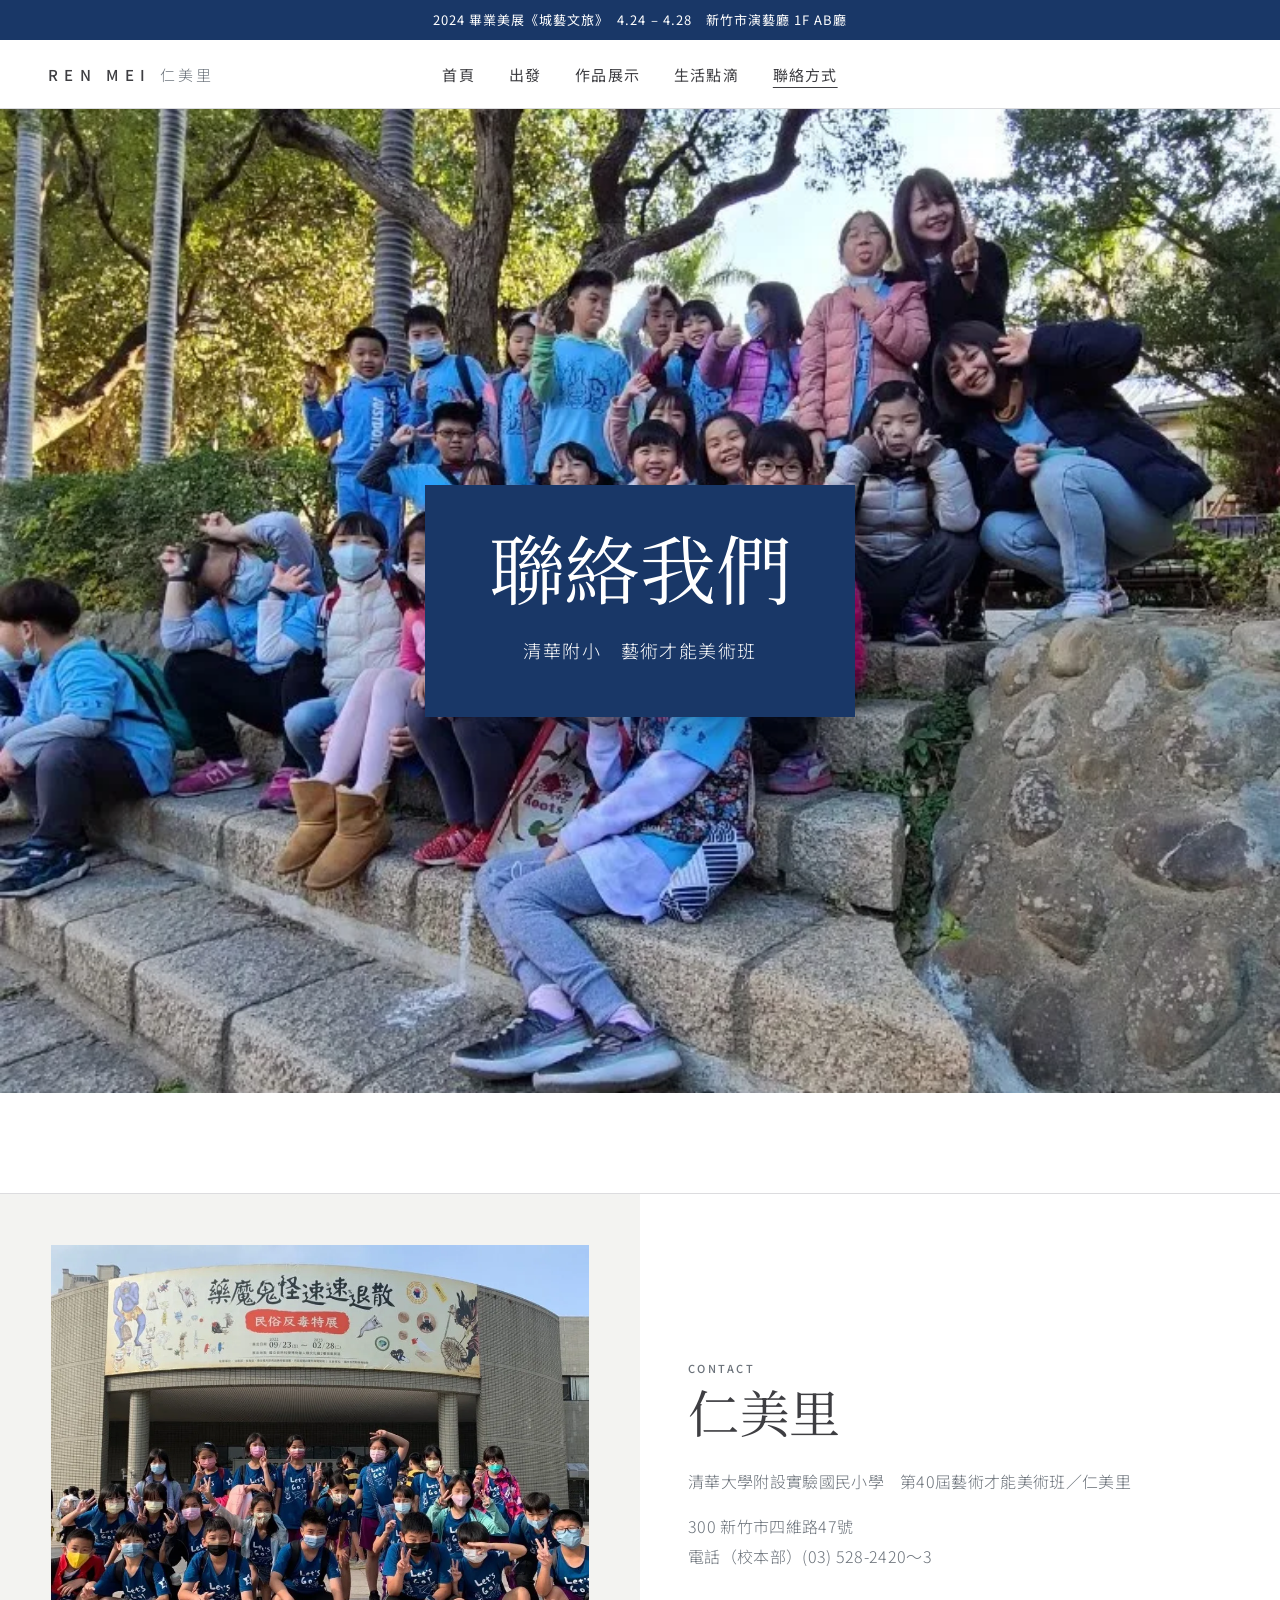
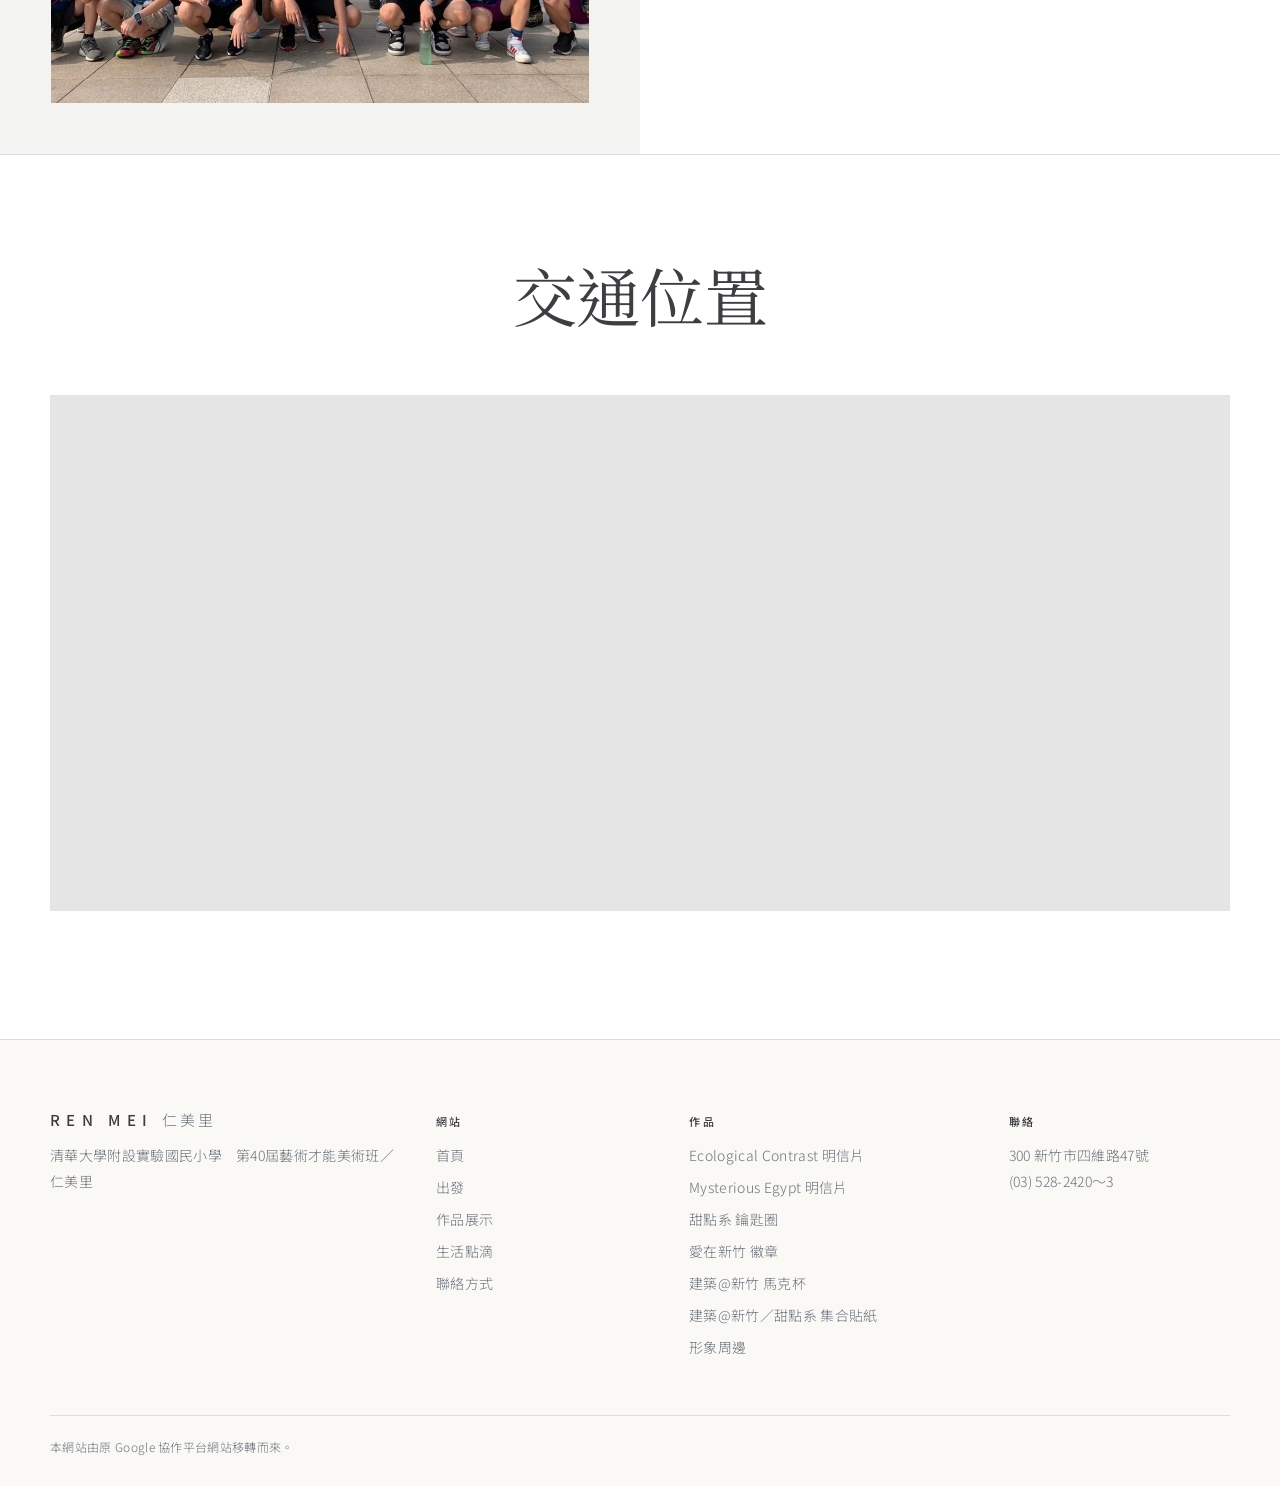
==== commit 0fedda33: "主視覺改為深藍色塊" ====
--- a/contact.html
+++ b/contact.html
@@ -22,7 +22,7 @@
 <button class="menu-btn" type="button" aria-expanded="false" aria-controls="nav"><span></span><span></span><span class="sr">選單</span></button>
 </div></header>
 <main id="main">
-<section class="billboard small"><img src="img/272.webp" width="1568" height="717" alt="" class="bb-img" decoding="async"><div class="bb-text"><h1>聯絡我們</h1><p class="bb-sub">清華附小　藝術才能美術班</p></div></section><section class="callout"><div class="co-media"><button class="zoom" type="button" aria-label="放大檢視"><img src="img/273.webp" width="999" height="852" alt="清華附小" loading="lazy" decoding="async"></button></div><div class="co-text"><div class="co-inner"><p class="eyebrow">Contact</p><h2>仁美里</h2><p>清華大學附設實驗國民小學　第40屆藝術才能美術班／仁美里</p><p>300 新竹市四維路47號<br>電話（校本部）(03) 528-2420～3</p></div></div></section><section class="block wrap"><header class="sec-head"><h2>交通位置</h2></header><div class="embed map"><iframe src="https://maps.google.com/maps?hl=zh-TW&q=24.79976,120.961664&z=16&output=embed" title="地圖" loading="lazy" referrerpolicy="no-referrer-when-downgrade"></iframe></div></section>
+<section class="billboard small tall"><img src="img/271.webp" width="751" height="577" alt="" class="bb-img" decoding="async"><div class="bb-text"><h1>聯絡我們</h1><p class="bb-sub">清華附小　藝術才能美術班</p></div></section><section class="callout"><div class="co-media"><button class="zoom" type="button" aria-label="放大檢視"><img src="img/273.webp" width="999" height="852" alt="清華附小" loading="lazy" decoding="async"></button></div><div class="co-text"><div class="co-inner"><p class="eyebrow">Contact</p><h2>仁美里</h2><p>清華大學附設實驗國民小學　第40屆藝術才能美術班／仁美里</p><p>300 新竹市四維路47號<br>電話（校本部）(03) 528-2420～3</p></div></div></section><section class="block wrap"><header class="sec-head"><h2>交通位置</h2></header><div class="embed map"><iframe src="https://maps.google.com/maps?hl=zh-TW&q=24.79976,120.961664&z=16&output=embed" title="地圖" loading="lazy" referrerpolicy="no-referrer-when-downgrade"></iframe></div></section>
 </main>
 <footer class="site-foot"><div class="foot-grid wrap">
 <div><p class="logo">REN MEI<span>仁美里</span></p><p>清華大學附設實驗國民小學　第40屆藝術才能美術班／仁美里</p></div>
--- a/assets/style.css
+++ b/assets/style.css
@@ -1,7 +1,7 @@
 /* 仁美里的城藝文旅 — gallery style */
 :root{
   --ink:#3e3e42; --muted:#6b727a; --line:#dcdcdf; --mat:#f3f3f1; --warm:#faf9f6; --bg:#fff;
-  --accent:#1f2f5c; --accent-soft:#e9ecf4;
+  --accent:#193767; --accent-soft:#e9ecf4;
   --serif:"Cormorant Garamond","Noto Serif TC","Songti TC",serif;
   --sans:"Noto Sans TC",system-ui,-apple-system,"PingFang TC","Microsoft JhengHei",sans-serif;
   --gutter:clamp(16px,4vw,48px);
@@ -43,11 +43,10 @@
 .menu-btn[aria-expanded=true] span:nth-child(2){transform:translateY(-4.5px) rotate(-45deg)}
 
 /* billboard */
-.billboard{position:relative;display:grid;min-height:min(86vh,820px);background:#9a9a9a;overflow:hidden;color:#fff}
+.billboard{position:relative;display:grid;min-height:min(86vh,820px);background:#e9e7e2;overflow:hidden;color:#fff}
 .billboard.small{min-height:clamp(320px,52vh,520px)}
 .bb-img{grid-area:1/1;width:100%;height:100%;object-fit:cover}
-.billboard::after{content:"";grid-area:1/1;background:rgba(62,62,66,.42)}
-.bb-text{grid-area:1/1;z-index:1;align-self:center;justify-self:center;text-align:center;padding:40px var(--gutter);max-width:900px}
+.bb-text{grid-area:1/1;z-index:1;align-self:center;justify-self:center;text-align:center;background:var(--accent);padding:clamp(28px,4vw,52px) clamp(28px,5vw,72px);margin:24px var(--gutter);max-width:900px;box-shadow:0 24px 50px -24px rgba(10,20,45,.55)}
 .billboard h1{font-size:clamp(46px,9vw,112px);line-height:1.05}
 .billboard.small h1{font-size:clamp(38px,6vw,76px)}
 .bb-sub{font:300 clamp(15px,1.6vw,18px)/1.8 var(--sans);margin:18px auto 0;max-width:620px;letter-spacing:.08em}
@@ -137,7 +136,7 @@
 .embed{position:relative;overflow:hidden;background:#e5e5e5}
 .embed iframe{position:absolute;inset:0;width:100%;height:100%;border:0}
 .embed.video{aspect-ratio:16/9}
-.embed.map{aspect-ratio:16/7;filter:grayscale(.6)}
+.embed.map{aspect-ratio:16/7}
 
 .more{padding-bottom:20px}
 
@@ -191,3 +190,15 @@
   .foot-grid{grid-template-columns:1fr}
 }
 @media (prefers-reduced-motion:reduce){*{transition:none!important;scroll-behavior:auto!important}}
+
+/* billboard variants */
+.billboard.side{display:block;min-height:0;background:#fff}
+.billboard.side .bb-img{width:100%;height:auto;object-fit:contain}
+.billboard.side .bb-text{position:absolute;top:50%;transform:translateY(-50%);height:88%;max-height:none;right:var(--gutter);margin:0;width:clamp(240px,24vw,340px);display:flex;flex-direction:column;justify-content:center;text-align:left;padding:clamp(24px,3vw,44px)}
+.billboard.side .bb-sub{margin-left:0}
+.billboard.veil .bb-text{background:rgba(60,60,64,.42);box-shadow:none;-webkit-backdrop-filter:grayscale(1);backdrop-filter:grayscale(1)}
+.billboard.tall{min-height:min(88vh,860px)}
+.billboard.tall .bb-img{object-position:center 40%}
+@media (max-width:820px){
+  .billboard.side .bb-text{position:static;width:auto;margin:0;padding:32px var(--gutter)}
+}
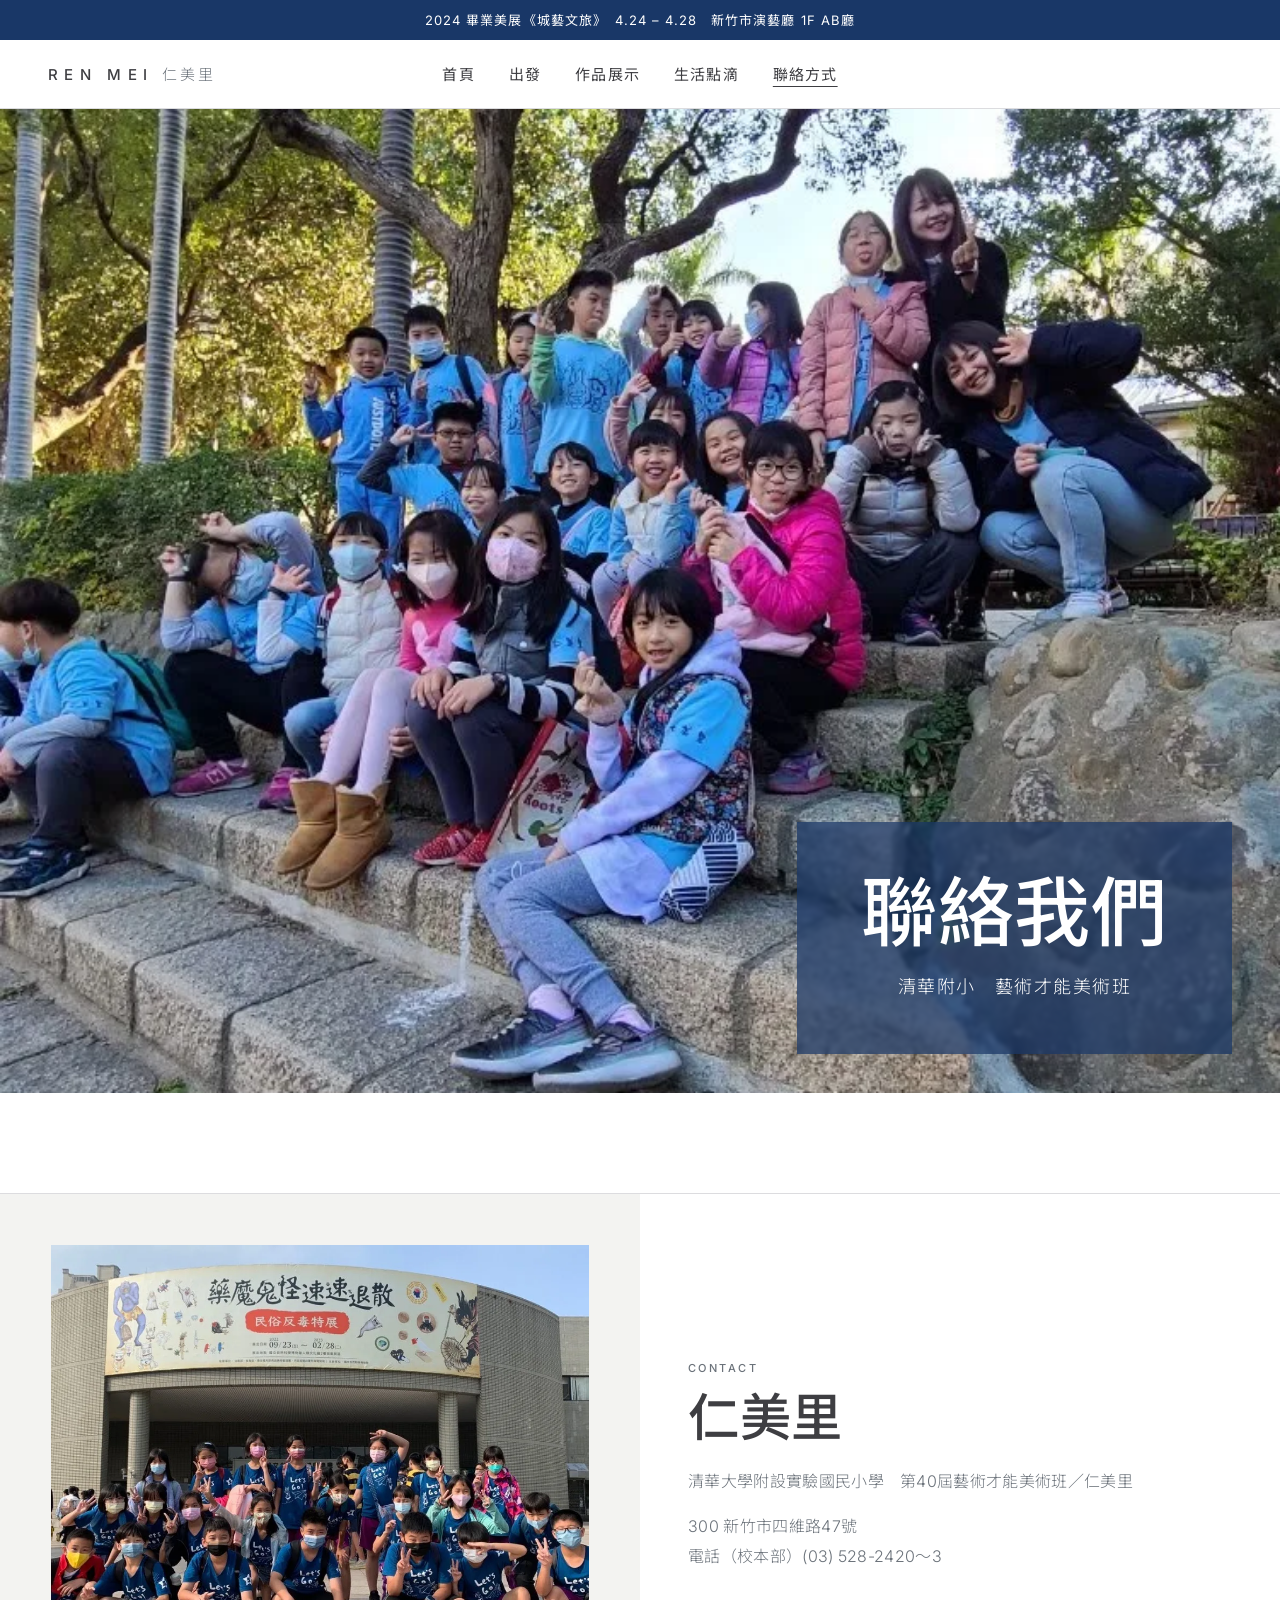
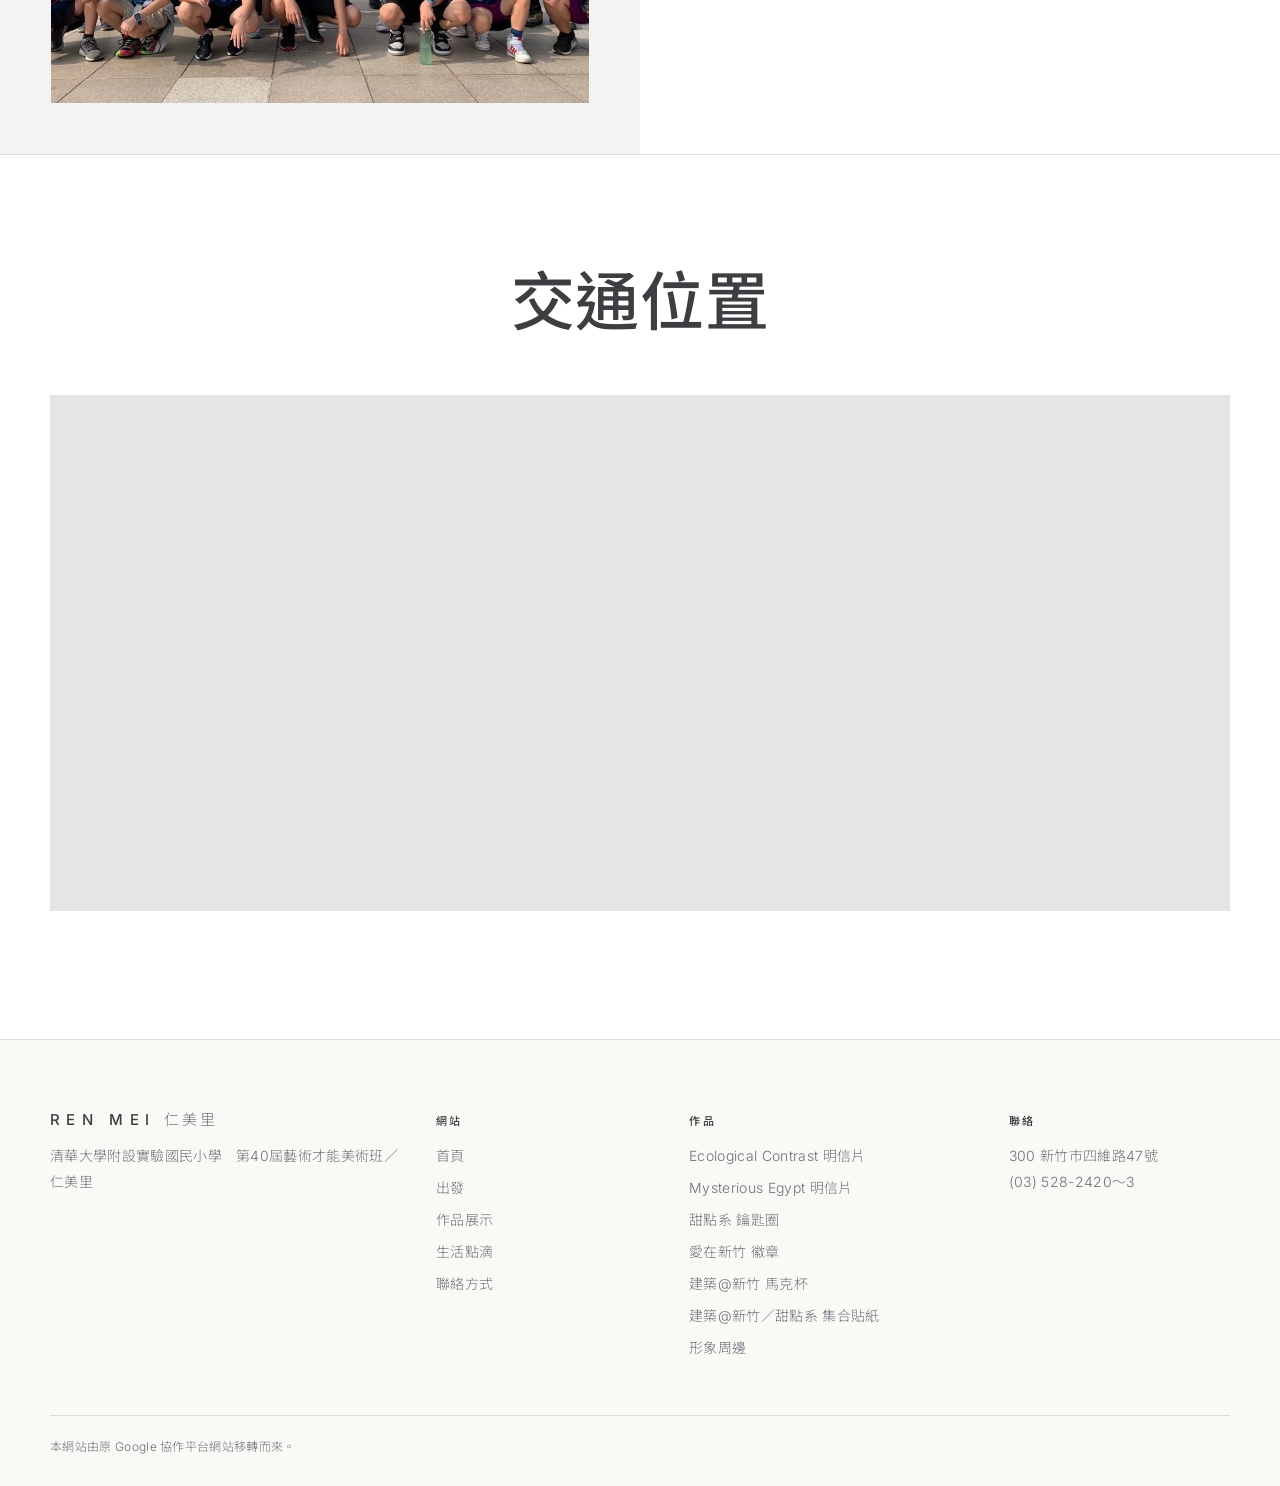
==== commit 73d6ef49: "調整字框位置" ====
--- a/contact.html
+++ b/contact.html
@@ -10,7 +10,7 @@
 <meta property="og:image" content="img/272.webp">
 <link rel="icon" href="assets/favicon.svg" type="image/svg+xml">
 <link rel="preconnect" href="https://fonts.googleapis.com"><link rel="preconnect" href="https://fonts.gstatic.com" crossorigin>
-<link href="https://fonts.googleapis.com/css2?family=Cormorant+Garamond:wght@400;500&family=Noto+Serif+TC:wght@300;400;500&family=Noto+Sans+TC:wght@300;400;500&display=swap" rel="stylesheet">
+<link href="https://fonts.googleapis.com/css2?family=Inter:wght@300;400;500;600&family=Noto+Sans+TC:wght@300;400;500;700&display=swap" rel="stylesheet">
 <link rel="stylesheet" href="assets/style.css">
 </head>
 <body class="p-contact">
@@ -22,7 +22,7 @@
 <button class="menu-btn" type="button" aria-expanded="false" aria-controls="nav"><span></span><span></span><span class="sr">選單</span></button>
 </div></header>
 <main id="main">
-<section class="billboard small tall"><img src="img/271.webp" width="751" height="577" alt="" class="bb-img" decoding="async"><div class="bb-text"><h1>聯絡我們</h1><p class="bb-sub">清華附小　藝術才能美術班</p></div></section><section class="callout"><div class="co-media"><button class="zoom" type="button" aria-label="放大檢視"><img src="img/273.webp" width="999" height="852" alt="清華附小" loading="lazy" decoding="async"></button></div><div class="co-text"><div class="co-inner"><p class="eyebrow">Contact</p><h2>仁美里</h2><p>清華大學附設實驗國民小學　第40屆藝術才能美術班／仁美里</p><p>300 新竹市四維路47號<br>電話（校本部）(03) 528-2420～3</p></div></div></section><section class="block wrap"><header class="sec-head"><h2>交通位置</h2></header><div class="embed map"><iframe src="https://maps.google.com/maps?hl=zh-TW&q=24.79976,120.961664&z=16&output=embed" title="地圖" loading="lazy" referrerpolicy="no-referrer-when-downgrade"></iframe></div></section>
+<section class="billboard small tall br"><img src="img/271.webp" width="751" height="577" alt="" class="bb-img" decoding="async"><div class="bb-text"><h1>聯絡我們</h1><p class="bb-sub">清華附小　藝術才能美術班</p></div></section><section class="callout"><div class="co-media"><button class="zoom" type="button" aria-label="放大檢視"><img src="img/273.webp" width="999" height="852" alt="清華附小" loading="lazy" decoding="async"></button></div><div class="co-text"><div class="co-inner"><p class="eyebrow">Contact</p><h2>仁美里</h2><p>清華大學附設實驗國民小學　第40屆藝術才能美術班／仁美里</p><p>300 新竹市四維路47號<br>電話（校本部）(03) 528-2420～3</p></div></div></section><section class="block wrap"><header class="sec-head"><h2>交通位置</h2></header><div class="embed map"><iframe src="https://maps.google.com/maps?hl=zh-TW&q=24.79976,120.961664&z=16&output=embed" title="地圖" loading="lazy" referrerpolicy="no-referrer-when-downgrade"></iframe></div></section>
 </main>
 <footer class="site-foot"><div class="foot-grid wrap">
 <div><p class="logo">REN MEI<span>仁美里</span></p><p>清華大學附設實驗國民小學　第40屆藝術才能美術班／仁美里</p></div>
--- a/assets/style.css
+++ b/assets/style.css
@@ -2,8 +2,8 @@
 :root{
   --ink:#3e3e42; --muted:#6b727a; --line:#dcdcdf; --mat:#f3f3f1; --warm:#faf9f6; --bg:#fff;
   --accent:#193767; --accent-soft:#e9ecf4;
-  --serif:"Cormorant Garamond","Noto Serif TC","Songti TC",serif;
-  --sans:"Noto Sans TC",system-ui,-apple-system,"PingFang TC","Microsoft JhengHei",sans-serif;
+  --serif:"Inter","Noto Sans TC","PingFang TC","Microsoft JhengHei",sans-serif;
+  --sans:"Inter","Noto Sans TC",system-ui,-apple-system,"PingFang TC","Microsoft JhengHei",sans-serif;
   --gutter:clamp(16px,4vw,48px);
 }
 *{box-sizing:border-box}
@@ -11,7 +11,7 @@
 body{margin:0;background:var(--bg);color:var(--ink);font:300 16px/1.85 var(--sans);-webkit-font-smoothing:antialiased;letter-spacing:.02em}
 img{max-width:100%;height:auto;display:block}
 a{color:inherit}
-h1,h2,h3{font-family:var(--serif);font-weight:400;letter-spacing:-.005em;margin:0}
+h1,h2,h3{font-family:var(--serif);font-weight:500;letter-spacing:.01em;margin:0}
 .wrap{width:min(1180px,100% - 2*var(--gutter));margin-inline:auto}
 .wrap-wide{padding-inline:var(--gutter)}
 .skip{position:absolute;left:-999px}.skip:focus{left:16px;top:8px;z-index:99;background:#fff;padding:6px 10px}
@@ -46,7 +46,7 @@
 .billboard{position:relative;display:grid;min-height:min(86vh,820px);background:#e9e7e2;overflow:hidden;color:#fff}
 .billboard.small{min-height:clamp(320px,52vh,520px)}
 .bb-img{grid-area:1/1;width:100%;height:100%;object-fit:cover}
-.bb-text{grid-area:1/1;z-index:1;align-self:center;justify-self:center;text-align:center;background:var(--accent);padding:clamp(28px,4vw,52px) clamp(28px,5vw,72px);margin:24px var(--gutter);max-width:900px;box-shadow:0 24px 50px -24px rgba(10,20,45,.55)}
+.bb-text{grid-area:1/1;z-index:1;align-self:center;justify-self:center;text-align:center;background:rgba(25,55,103,.7);padding:clamp(28px,4vw,52px) clamp(28px,5vw,72px);margin:24px var(--gutter);max-width:900px;-webkit-backdrop-filter:blur(2px);backdrop-filter:blur(2px)}
 .billboard h1{font-size:clamp(46px,9vw,112px);line-height:1.05}
 .billboard.small h1{font-size:clamp(38px,6vw,76px)}
 .bb-sub{font:300 clamp(15px,1.6vw,18px)/1.8 var(--sans);margin:18px auto 0;max-width:620px;letter-spacing:.08em}
@@ -87,14 +87,14 @@
 .track::-webkit-scrollbar{display:none}
 .track>.art{scroll-snap-align:start}
 .car-nav{display:flex;justify-content:center;gap:10px;margin-top:28px}
-.car-nav button{width:46px;height:46px;border:1px solid var(--line);border-radius:50%;background:#fff;color:var(--ink);font-size:18px;cursor:pointer;transition:border-color .2s}
-.car-nav button:hover{border-color:var(--ink)}
-.car-nav button:disabled{opacity:.35;cursor:default}
+.car-nav button{width:48px;height:48px;border:0;border-radius:50%;background:var(--accent);color:#fff;font-size:20px;cursor:pointer;transition:background .2s,transform .2s;box-shadow:0 6px 16px -8px rgba(25,55,103,.6)}
+.car-nav button:hover{background:#2a5aa8;transform:translateY(-1px)}
+.car-nav button:disabled{background:#b9c4d8;box-shadow:none;cursor:default;transform:none}
 
 /* quote */
 .quote{padding:clamp(80px,12vw,150px) 0 clamp(40px,6vw,70px);text-align:center}
 .quote blockquote{margin:0 auto;max-width:980px}
-.quote p{font:400 clamp(26px,3.6vw,46px)/1.55 var(--serif);margin:0;color:var(--ink)}
+.quote p{font:300 clamp(24px,3.2vw,40px)/1.6 var(--serif);margin:0;color:var(--ink)}
 .quote cite{display:block;margin-top:26px;font:500 11px/1 var(--sans);font-style:normal;letter-spacing:.22em;color:var(--muted)}
 
 /* two-column group */
@@ -202,3 +202,10 @@
 @media (max-width:820px){
   .billboard.side .bb-text{position:static;width:auto;margin:0;padding:32px var(--gutter)}
 }
+/* box positions */
+.billboard.tr .bb-text,.billboard.br .bb-text{justify-self:end;margin:clamp(20px,3vw,44px) var(--gutter);max-width:min(440px,100% - 2*var(--gutter))}
+.billboard.tr .bb-text{align-self:start;padding:clamp(22px,2.6vw,36px) clamp(24px,3vw,44px)}
+.billboard.br .bb-text{align-self:end}
+.billboard.tr h1{font-size:clamp(34px,4.8vw,64px)}
+.billboard.tr .bb-sub{font-size:15px;margin-top:12px}
+.billboard.tr .btn-ghost{margin-top:20px;padding:11px 28px}
